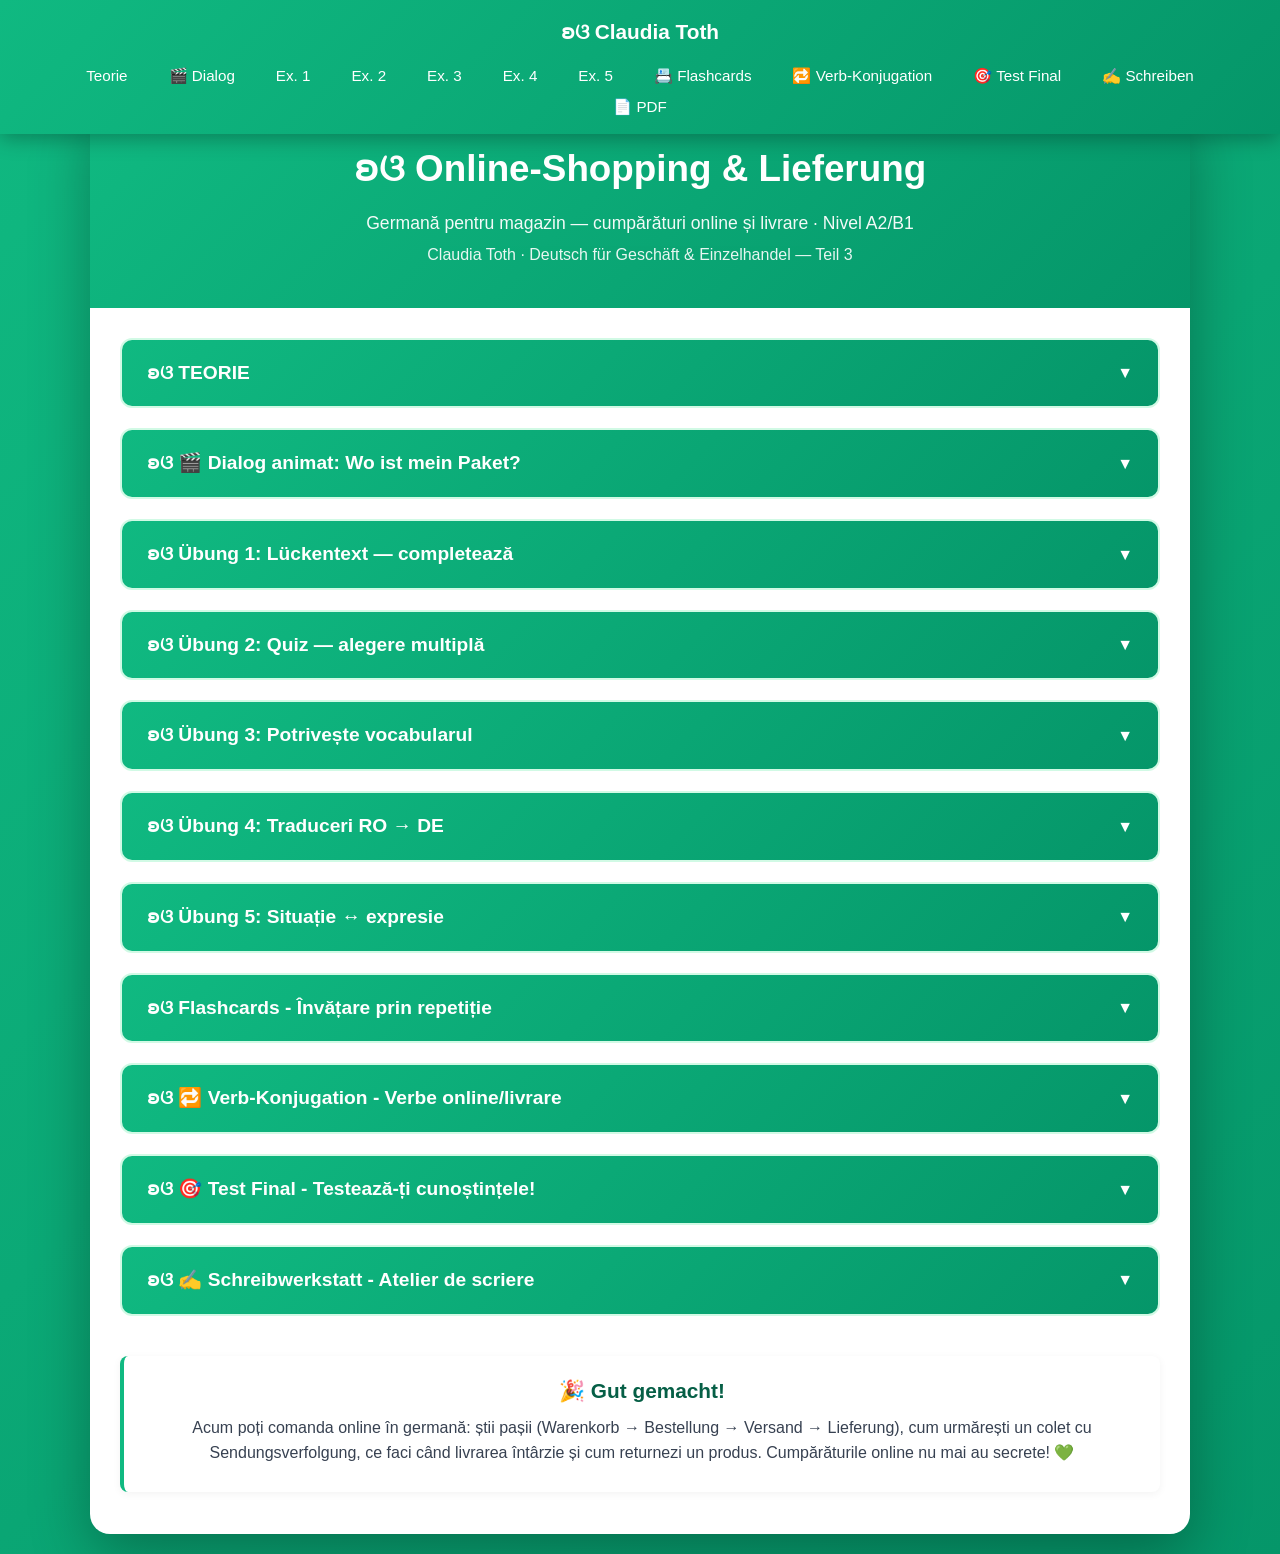
==== index.html @ 333bacb3 "Geschäft Teil 3 — Online-Shopping & Lieferung (A2/B1) Cumpărături online și livrare: Bestellung, War" ====
<!DOCTYPE html>
<html lang="ro">
<head>
    <meta charset="UTF-8">
    <meta name="robots" content="noindex, nofollow">
    <meta name="viewport" content="width=device-width, initial-scale=1.0">
    <title>Online-Shopping & Lieferung — germană pentru magazin · A2/B1</title>
    <meta property="og:title" content="Geschäft Teil 3 — Online-Shopping & Lieferung">
    <meta property="og:description" content="Germană pentru cumpărături online și livrare: Bestellung, Warenkorb, Versand, Paket, Sendungsverfolgung, Rücksendung + dialog animat la livrare. Nivel A2/B1.">
    <meta property="og:type" content="website">
    <link rel="stylesheet" href="styles.css">
</head>
<body>
    <nav class="navbar">
        <a href="#top" class="navbar-logo">ʚଓ Claudia Toth</a>
        <ul class="navbar-menu">
            <li><a href="#teorie" onclick="openSection(0)">Teorie</a></li>
            <li><a href="#dialog" onclick="openSection(1)">🎬 Dialog</a></li>
            <li><a href="#ex1" onclick="openSection(2)">Ex. 1</a></li>
            <li><a href="#ex2" onclick="openSection(3)">Ex. 2</a></li>
            <li><a href="#ex3" onclick="openSection(4)">Ex. 3</a></li>
            <li><a href="#ex4" onclick="openSection(5)">Ex. 4</a></li>
            <li><a href="#ex5" onclick="openSection(6)">Ex. 5</a></li>
            <li><a href="#flashcards" onclick="openSection(7)">📇 Flashcards</a></li>
            <li><a href="#verbs" onclick="openSection(8)">🔁 Verb-Konjugation</a></li>
            <li><a href="#final-test" onclick="openSection(9)">🎯 Test Final</a></li>
            <li><a href="#schreiben" onclick="openSection(10)">✍️ Schreiben</a></li>
            <li><a href="curs-geschaeft-3-online-shopping-lieferung.pdf" download>📄 PDF</a></li>
        </ul>
    </nav>

    <div class="container" id="top">
        <div class="header">
            <h1>ʚଓ Online-Shopping & Lieferung</h1>
            <p class="subtitle">Germană pentru magazin — cumpărături online și livrare · Nivel A2/B1</p>
            <p>Claudia Toth · Deutsch für Geschäft & Einzelhandel — Teil 3</p>
        </div>

        <div class="content">
            <div class="section" id="teorie">
                <div class="section-header" onclick="toggleMainSection(0)"><h3>ʚଓ TEORIE</h3><span class="arrow">▼</span></div>
                <div class="section-content" id="main-section-0"><div id="theory-container"></div></div>
            </div>

            <div class="section" id="dialog">
                <div class="section-header" onclick="toggleMainSection(1)"><h3>ʚଓ 🎬 Dialog animat: Wo ist mein Paket?</h3><span class="arrow">▼</span></div>
                <div class="section-content" id="main-section-1">
                    <p style="margin-bottom:14px;"><em>Apasă ▶️ Pornește. Andreea a comandat pantofi online, dar coletul nu a venit. Sună la livrare, iar Herr Fischer verifică urmărirea coletului. Reascultă orice replică cu 🔁.</em></p>
                    <div id="dialog1-container"></div>
                </div>
            </div>

            <div class="section" id="ex1">
                <div class="section-header" onclick="toggleMainSection(2)"><h3>ʚଓ Übung 1: Lückentext — completează</h3><span class="arrow">▼</span></div>
                <div class="section-content" id="main-section-2">
                    <div id="ex1-container"></div>
                    <div class="btn-container"><button class="btn btn-check" onclick="checkExercise(1)">✓ Verifica</button><button class="btn btn-reset" onclick="resetExercise(1)">↻ Reseteaza</button></div>
                    <div class="score" id="score-1"></div>
                </div>
            </div>

            <div class="section" id="ex2">
                <div class="section-header" onclick="toggleMainSection(3)"><h3>ʚଓ Übung 2: Quiz — alegere multiplă</h3><span class="arrow">▼</span></div>
                <div class="section-content" id="main-section-3">
                    <div id="ex2-container"></div>
                    <div class="btn-container"><button class="btn btn-check" onclick="checkExercise(2)">✓ Verifica</button><button class="btn btn-reset" onclick="resetExercise(2)">↻ Reseteaza</button></div>
                    <div class="score" id="score-2"></div>
                </div>
            </div>

            <div class="section" id="ex3">
                <div class="section-header" onclick="toggleMainSection(4)"><h3>ʚଓ Übung 3: Potrivește vocabularul</h3><span class="arrow">▼</span></div>
                <div class="section-content" id="main-section-4">
                    <div id="ex3-container"></div>
                    <div class="btn-container"><button class="btn btn-check" onclick="checkExercise(3)">✓ Verifica</button><button class="btn btn-reset" onclick="resetExercise(3)">↻ Reseteaza</button></div>
                    <div class="score" id="score-3"></div>
                </div>
            </div>

            <div class="section" id="ex4">
                <div class="section-header" onclick="toggleMainSection(5)"><h3>ʚଓ Übung 4: Traduceri RO → DE</h3><span class="arrow">▼</span></div>
                <div class="section-content" id="main-section-5">
                    <div id="ex4-container"></div>
                    <div class="btn-container"><button class="btn btn-check" onclick="checkExercise(4)">✓ Verifica</button><button class="btn btn-reset" onclick="resetExercise(4)">↻ Reseteaza</button></div>
                    <div class="score" id="score-4"></div>
                </div>
            </div>

            <div class="section" id="ex5">
                <div class="section-header" onclick="toggleMainSection(6)"><h3>ʚଓ Übung 5: Situație ↔ expresie</h3><span class="arrow">▼</span></div>
                <div class="section-content" id="main-section-6">
                    <div id="ex5-container"></div>
                    <div class="btn-container"><button class="btn btn-check" onclick="checkExercise(5)">✓ Verifica</button><button class="btn btn-reset" onclick="resetExercise(5)">↻ Reseteaza</button></div>
                    <div class="score" id="score-5"></div>
                </div>
            </div>

            <div class="section" id="flashcards">
                <div class="section-header" onclick="toggleMainSection(7)"><h3>ʚଓ Flashcards - Învățare prin repetiție</h3><span class="arrow">▼</span></div>
                <div class="section-content" id="main-section-7"><div id="flashcards-container"></div></div>
            </div>

            <div class="section" id="verbs">
                <div class="section-header" onclick="toggleMainSection(8)"><h3>ʚଓ 🔁 Verb-Konjugation - Verbe online/livrare</h3><span class="arrow">▼</span></div>
                <div class="section-content" id="main-section-8"><div id="verbs-container"></div></div>
            </div>

            <div class="section" id="final-test">
                <div class="section-header" onclick="toggleMainSection(9)"><h3>ʚଓ 🎯 Test Final - Testează-ți cunoștințele!</h3><span class="arrow">▼</span></div>
                <div class="section-content" id="main-section-9"><div id="final-test-container"></div></div>
            </div>

            <div class="section" id="schreiben">
                <div class="section-header" onclick="toggleMainSection(10)"><h3>ʚଓ ✍️ Schreibwerkstatt - Atelier de scriere</h3><span class="arrow">▼</span></div>
                <div class="section-content" id="main-section-10">
                    <div class="exercise-instruction">
                        <strong>✍️ Sarcina de scriere:</strong> Scrie un text scurt (aprox. <strong>40-60 de cuvinte</strong>) — descrie o comandă online (ce ai comandat, costuri de transport, livrare) SAU un mesaj către serviciul de livrare despre un colet întârziat. Folosește <strong>minimum 6 cuvinte</strong> din lecție.
                    </div>
                    <div class="theory-box" style="background:#f0fdf4;">
                        <h4>💡 Răspunde la întrebările (Leitfragen):</h4>
                        <ul style="margin:6px 0 0 18px; line-height:1.7;">
                            <li>🛒 <strong>Was haben Sie bestellt?</strong> (Ce ai comandat? — der Warenkorb, die Bestellung)</li>
                            <li>💶 <strong>Wie hoch waren die Versandkosten?</strong> (Cât a fost transportul?)</li>
                            <li>📦 <strong>Wann kommt die Lieferung?</strong> (Când vine livrarea? — der Liefertermin)</li>
                            <li>📍 <strong>Wo ist das Paket?</strong> (Unde e coletul? — die Sendungsverfolgung)</li>
                            <li>↩️ <strong>Möchten Sie etwas zurückschicken?</strong> (Vrei să returnezi ceva?)</li>
                        </ul>
                    </div>
                    <div class="theory-box" style="background:#fffbeb; border-left:4px solid #f59e0b;">
                        <h4>📝 Model (ca să-ți fie mai ușor):</h4>
                        <p class="de" style="color:#065f46;"><em>Ich habe gestern Schuhe online bestellt. Ich habe sie in den Warenkorb gelegt und die Bestellung abgeschickt. Die Versandkosten waren kostenlos. Heute habe ich eine Bestätigung per E-Mail bekommen. Mit der Sendungsverfolgung sehe ich: Das Paket ist unterwegs und kommt morgen. Wenn die Schuhe nicht passen, mache ich eine Rücksendung — die ist kostenlos.</em></p>
                        <p class="ro" style="color:#6b7280; font-style:italic;">(Ieri am comandat pantofi online. I-am pus în coș și am trimis comanda. Costurile de transport au fost gratuite. Azi am primit o confirmare pe e-mail. Cu urmărirea coletului văd: coletul e pe drum și vine mâine. Dacă pantofii nu se potrivesc, fac un retur — e gratuit.)</p>
                    </div>
                    <div style="text-align:center; margin-top:22px;">
                        <p style="color:#047857; margin-bottom:14px; font-size:1rem;">Când ești gata, trimite-mi textul tău prin formular. Îl citesc și îți dau feedback personalizat. 🦋</p>
                        <a href="https://forms.gle/29oanu8VW7UcQ3838" target="_blank" rel="noopener noreferrer" style="display:inline-block; background:#10B981; color:white; padding:14px 32px; border-radius:10px; text-decoration:none; font-weight:bold; font-size:1.05rem; box-shadow:0 2px 6px rgba(16,185,129,0.3);">✍️ Trimite textul tău →</a>
                    </div>
                </div>
            </div>

            <div class="theory-box" style="text-align: center; margin-top: 40px;">
                <p style="font-size: 1.3rem; font-weight: bold; color: #065f46;">🎉 Gut gemacht!</p>
                <p>Acum poți comanda online în germană: știi pașii (Warenkorb → Bestellung → Versand → Lieferung), cum urmărești un colet cu Sendungsverfolgung, ce faci când livrarea întârzie și cum returnezi un produs. Cumpărăturile online nu mai au secrete! 💚</p>
            </div>
        </div>
    </div>

    <script src="theory.js"></script>
    <script src="dialogs.js?v=1"></script>
    <script src="exercises.js"></script>
    <script src="flashcards.js"></script>
    <script src="verbs.js"></script>
    <script src="final-test.js"></script>
    <script src="main.js"></script>
</body>
</html>
---- styles.css ----
/* ============================================
   CLAUDIA TOTH - NOMEN-VERB-VERBINDUNGEN
   Design verde profesional · Mobile responsive
   ============================================ */

* {
    margin: 0;
    padding: 0;
    box-sizing: border-box;
}

body {
    font-family: 'Segoe UI', Tahoma, Geneva, Verdana, sans-serif;
    background: linear-gradient(135deg, #10b981 0%, #059669 100%);
    line-height: 1.6;
    padding: 0;
    padding-top: 80px;
    min-height: 100vh;
    color: #374151;
}

/* ============================================
   NAVIGATION BAR
   ============================================ */
.navbar {
    position: fixed;
    top: 0;
    left: 0;
    right: 0;
    background: linear-gradient(135deg, #10b981 0%, #059669 100%);
    padding: 15px 30px;
    box-shadow: 0 4px 20px rgba(0,0,0,0.3);
    z-index: 1000;
    display: flex;
    flex-direction: column;
    gap: 15px;
    align-items: center;
    justify-content: center;
}

.navbar-logo {
    color: white;
    font-size: 1.3rem;
    font-weight: bold;
    text-decoration: none;
}

.navbar-menu {
    display: flex;
    gap: 5px;
    list-style: none;
    align-items: center;
    flex-wrap: wrap;
    justify-content: center;
}

.navbar-menu a {
    color: white;
    text-decoration: none;
    padding: 10px 18px;
    border-radius: 8px;
    transition: all 0.3s;
    font-size: 0.95rem;
    font-weight: 500;
}

.navbar-menu a:hover {
    background: rgba(255,255,255,0.2);
    transform: translateY(-2px);
}

/* ============================================
   CONTAINER PRINCIPAL
   ============================================ */
.container {
    max-width: 1100px;
    margin: 20px auto;
    background: white;
    border-radius: 20px;
    box-shadow: 0 20px 60px rgba(0,0,0,0.3);
    overflow: hidden;
}

.header {
    background: linear-gradient(135deg, #10b981 0%, #059669 100%);
    color: white;
    padding: 40px 30px;
    text-align: center;
}

.header h1 {
    font-size: 2.3rem;
    margin-bottom: 10px;
}

.header .subtitle {
    font-size: 1.1rem;
    opacity: 0.95;
    margin-bottom: 5px;
}

.header p {
    font-size: 1rem;
    opacity: 0.9;
}

.content {
    padding: 30px;
}

/* ============================================
   SECȚIUNI (Teorie + Exerciții)
   ============================================ */
.section {
    margin-bottom: 20px;
    scroll-margin-top: 100px;
    border-radius: 12px;
    overflow: hidden;
    border: 2px solid #d1fae5;
}

.section-header {
    background: linear-gradient(135deg, #10b981 0%, #059669 100%);
    color: white;
    padding: 18px 25px;
    cursor: pointer;
    display: flex;
    justify-content: space-between;
    align-items: center;
    transition: all 0.3s;
}

.section-header:hover {
    background: linear-gradient(135deg, #059669 0%, #047857 100%);
}

.section-header h3 {
    font-size: 1.2rem;
}

.arrow {
    transition: transform 0.3s;
    font-size: 1rem;
}

.arrow.rotated {
    transform: rotate(180deg);
}

.section-content {
    display: none;
    padding: 25px;
    background: #f0fdf4;
}

.section-content.active {
    display: block;
    animation: fadeIn 0.4s ease-in-out;
}

@keyframes fadeIn {
    from { opacity: 0; transform: translateY(-5px); }
    to { opacity: 1; transform: translateY(0); }
}

/* ============================================
   SUB-SECȚIUNI (în Teorie)
   ============================================ */
.sub-section {
    margin-bottom: 12px;
    border-radius: 10px;
    overflow: hidden;
    border: 1px solid #a7f3d0;
    background: white;
}

.sub-section-header {
    background: #d1fae5;
    color: #065f46;
    padding: 12px 18px;
    cursor: pointer;
    display: flex;
    justify-content: space-between;
    align-items: center;
    font-weight: 600;
    transition: background 0.3s;
    gap: 10px;
}

.sub-section-header > span:first-child {
    flex: 1;
}

.sub-section-header:hover {
    background: #a7f3d0;
}

/* ============================================
   AUDIO PLAYER (Play / Stop la fiecare subtitlu)
   ============================================ */
.audio-player {
    display: flex;
    align-items: center;
}

.audio-btn {
    background: #10b981;
    color: white;
    border: none;
    width: 36px;
    height: 36px;
    border-radius: 50%;
    cursor: pointer;
    font-size: 0.9rem;
    transition: all 0.3s;
    display: flex;
    align-items: center;
    justify-content: center;
    padding: 0;
    box-shadow: 0 2px 6px rgba(16, 185, 129, 0.3);
}

.audio-btn:hover {
    background: #059669;
    transform: scale(1.1);
    box-shadow: 0 4px 10px rgba(16, 185, 129, 0.5);
}

.audio-btn:active {
    transform: scale(0.95);
}

.lesson-audio {
    display: flex;
    align-items: center;
    gap: 12px;
    margin-bottom: 18px;
    padding: 10px 14px;
    background: #f0fdf4;
    border-left: 4px solid #10b981;
    border-radius: 6px;
}

.lesson-audio-label {
    color: #065f46;
    font-weight: 600;
    font-size: 0.95rem;
}

.sub-arrow {
    transition: transform 0.3s;
}

.sub-arrow.rotated {
    transform: rotate(180deg);
}

.sub-section-content {
    display: none;
    padding: 18px;
    background: white;
}

.sub-section-content.active {
    display: block;
}

/* ============================================
   THEORY BOX
   ============================================ */
.theory-box {
    background: white;
    border-left: 4px solid #10b981;
    padding: 18px 22px;
    margin: 12px 0;
    border-radius: 8px;
    box-shadow: 0 2px 8px rgba(0,0,0,0.05);
}

.theory-box h4 {
    color: #065f46;
    margin-bottom: 10px;
    font-size: 1.1rem;
}

.theory-box p {
    margin-bottom: 8px;
}

.theory-box ul {
    margin-left: 20px;
    margin-top: 8px;
}

.theory-box li {
    margin-bottom: 6px;
}

/* Exemple în context */
.example-box {
    background: #ecfdf5;
    border: 1px dashed #10b981;
    padding: 12px 16px;
    border-radius: 8px;
    margin: 10px 0;
    font-style: italic;
}

.example-box .de {
    color: #065f46;
    font-weight: 600;
    font-style: normal;
}

.example-box .ro {
    color: #6b7280;
    font-size: 0.95rem;
    margin-top: 4px;
}

/* Tabele teorie */
.theory-table {
    width: 100%;
    border-collapse: collapse;
    margin: 12px 0;
    background: white;
    border-radius: 8px;
    overflow: hidden;
    box-shadow: 0 2px 6px rgba(0,0,0,0.05);
}

.theory-table th {
    background: #10b981;
    color: white;
    padding: 12px;
    text-align: left;
    font-weight: 600;
}

.theory-table td {
    padding: 10px 12px;
    border-bottom: 1px solid #d1fae5;
}

.theory-table tr:last-child td {
    border-bottom: none;
}

.theory-table tr:nth-child(even) {
    background: #f0fdf4;
}

.theory-table .verb {
    color: #059669;
    font-weight: bold;
}

.theory-table .nomen {
    color: #065f46;
    font-weight: 600;
}

.theory-table .ro-text {
    color: #6b7280;
    font-style: italic;
    font-size: 0.95rem;
}

/* ============================================
   EXERCIȚII
   ============================================ */
.exercise-instruction {
    background: #fffbeb;
    border-left: 4px solid #f59e0b;
    padding: 12px 18px;
    margin-bottom: 18px;
    border-radius: 8px;
    color: #78350f;
}

.exercise-item {
    background: white;
    padding: 15px 18px;
    margin-bottom: 12px;
    border-radius: 10px;
    display: flex;
    align-items: flex-start;
    gap: 12px;
    flex-wrap: wrap;
    box-shadow: 0 2px 6px rgba(0,0,0,0.05);
}

.exercise-number {
    background: #10b981;
    color: white;
    width: 30px;
    height: 30px;
    border-radius: 50%;
    display: flex;
    align-items: center;
    justify-content: center;
    font-weight: bold;
    flex-shrink: 0;
    font-size: 0.9rem;
}

.input-group {
    flex: 1;
    min-width: 200px;
    display: flex;
    flex-direction: column;
    gap: 6px;
}

.input-group label {
    color: #374151;
    font-size: 1rem;
    line-height: 1.5;
}

.input-group .nomen-highlight {
    color: #065f46;
    font-weight: bold;
    background: #d1fae5;
    padding: 2px 8px;
    border-radius: 5px;
}

.input-group input[type="text"],
.input-group select {
    padding: 10px 14px;
    border: 2px solid #d1fae5;
    border-radius: 8px;
    font-size: 1rem;
    font-family: inherit;
    transition: all 0.3s;
    background: white;
}

.input-group input[type="text"]:focus,
.input-group select:focus {
    outline: none;
    border-color: #10b981;
    box-shadow: 0 0 0 3px rgba(16, 185, 129, 0.15);
}

/* Multiple choice */
.mc-options {
    display: flex;
    flex-direction: column;
    gap: 8px;
    margin-top: 8px;
}

.mc-option {
    display: flex;
    align-items: center;
    gap: 10px;
    padding: 8px 12px;
    border-radius: 8px;
    transition: background 0.2s;
    cursor: pointer;
}

.mc-option:hover {
    background: #f0fdf4;
}

.mc-option input[type="radio"] {
    cursor: pointer;
    width: 18px;
    height: 18px;
    accent-color: #10b981;
}

.mc-option label {
    cursor: pointer;
    flex: 1;
}

/* Feedback */
.feedback {
    width: 100%;
    margin-top: 8px;
    padding: 0;
    font-size: 0.95rem;
    border-radius: 6px;
    transition: all 0.3s;
}

.feedback.correct {
    background: #d1fae5;
    color: #065f46;
    padding: 10px 14px;
    border-left: 3px solid #10b981;
}

.feedback.incorrect {
    background: #fee2e2;
    color: #991b1b;
    padding: 10px 14px;
    border-left: 3px solid #ef4444;
}

.feedback.correct::before {
    content: "✓ Richtig! ";
    font-weight: bold;
}

.feedback.incorrect::before {
    content: "✗ Falsch. ";
    font-weight: bold;
}

/* ============================================
   BUTOANE
   ============================================ */
.btn-container {
    display: flex;
    gap: 15px;
    justify-content: center;
    margin: 30px 0;
    flex-wrap: wrap;
}

.btn {
    padding: 14px 32px;
    border: none;
    border-radius: 10px;
    font-size: 1rem;
    font-weight: 600;
    cursor: pointer;
    transition: all 0.3s;
    font-family: inherit;
}

.btn-check {
    background: linear-gradient(135deg, #10b981 0%, #059669 100%);
    color: white;
}

.btn-check:hover {
    transform: translateY(-2px);
    box-shadow: 0 8px 20px rgba(16, 185, 129, 0.4);
}

.btn-reset {
    background: #6b7280;
    color: white;
}

.btn-reset:hover {
    background: #4b5563;
    transform: translateY(-2px);
    box-shadow: 0 8px 20px rgba(107, 114, 128, 0.4);
}

/* ============================================
   SCOR
   ============================================ */
.score {
    display: none;
    background: linear-gradient(135deg, #10b981 0%, #059669 100%);
    color: white;
    padding: 25px;
    border-radius: 12px;
    text-align: center;
    margin: 20px 0;
    scroll-margin-top: 100px;
}

.score.show {
    display: block;
    animation: fadeIn 0.5s;
}

.score-value {
    font-size: 2rem;
    font-weight: bold;
    margin-bottom: 10px;
}

.score-message {
    font-size: 1.1rem;
}

/* ============================================
   FLASHCARDS
   ============================================ */
.flashcard-counter {
    text-align: center;
    margin-bottom: 15px;
    color: #065f46;
    font-weight: 600;
}

.flashcard {
    background: white;
    border-radius: 16px;
    padding: 50px 30px;
    min-height: 220px;
    display: flex;
    align-items: center;
    justify-content: center;
    text-align: center;
    cursor: pointer;
    box-shadow: 0 4px 15px rgba(0,0,0,0.1);
    transition: transform 0.3s;
    position: relative;
    border: 3px solid #10b981;
}

.flashcard:hover {
    transform: scale(1.02);
}

.flashcard-content {
    width: 100%;
}

.flashcard .de {
    font-size: 1.8rem;
    color: #065f46;
    font-weight: bold;
    margin-bottom: 10px;
}

.flashcard .ro {
    font-size: 1.2rem;
    color: #6b7280;
    font-style: italic;
    display: none;
}

.flashcard.flipped .ro {
    display: block;
    animation: fadeIn 0.3s;
}

.flashcard-hint {
    position: absolute;
    bottom: 12px;
    left: 0;
    right: 0;
    color: #9ca3af;
    font-size: 0.85rem;
}

.flashcard-audio-btn {
    position: absolute;
    top: 15px;
    right: 15px;
    background: #10b981;
    color: white;
    border: none;
    width: 40px;
    height: 40px;
    border-radius: 50%;
    font-size: 1.2rem;
    cursor: pointer;
    transition: all 0.3s;
    display: flex;
    align-items: center;
    justify-content: center;
}

.flashcard-audio-btn:hover {
    background: #059669;
    transform: scale(1.1);
}

.flashcard-controls {
    display: flex;
    justify-content: space-between;
    gap: 15px;
    margin-top: 20px;
}

.flashcard-btn {
    flex: 1;
    background: linear-gradient(135deg, #10b981 0%, #059669 100%);
    color: white;
    padding: 12px;
    border: none;
    border-radius: 8px;
    cursor: pointer;
    font-size: 1rem;
    font-weight: 600;
    transition: all 0.3s;
    font-family: inherit;
}

.flashcard-btn:hover {
    transform: translateY(-2px);
    box-shadow: 0 4px 12px rgba(16, 185, 129, 0.4);
}

.flashcard-btn:disabled {
    background: #d1d5db;
    cursor: not-allowed;
    transform: none;
    box-shadow: none;
}

/* ============================================
   MOBILE RESPONSIVE
   ============================================ */
@media (max-width: 768px) {
    body {
        padding: 0;
        padding-top: 140px;
    }

    .navbar {
        padding: 15px;
    }

    .navbar-menu a {
        padding: 8px 12px;
        font-size: 0.85rem;
    }

    .container {
        margin: 10px;
        border-radius: 12px;
    }

    .header h1 {
        font-size: 1.6rem;
    }

    .header .subtitle {
        font-size: 0.95rem;
    }

    .content {
        padding: 15px;
    }

    .section-header h3 {
        font-size: 1rem;
    }

    .exercise-item {
        padding: 12px;
    }

    .input-group {
        min-width: 100%;
    }

    .btn {
        padding: 12px 24px;
        font-size: 0.95rem;
    }

    .flashcard {
        padding: 35px 20px;
        min-height: 180px;
    }

    .flashcard .de {
        font-size: 1.4rem;
    }

    .flashcard .ro {
        font-size: 1rem;
    }

    .theory-table,
    .grammar-table {
        font-size: 0.9rem;
        display: block;
        overflow-x: auto;
        white-space: nowrap;
        -webkit-overflow-scrolling: touch;
        max-width: 100%;
        scrollbar-width: thin;
        scrollbar-color: #f59e0b #fef3c7;
        background-image: linear-gradient(to right, transparent calc(100% - 32px), rgba(245, 158, 11, 0.28) 100%);
        background-attachment: local;
        background-repeat: no-repeat;
    }

    .theory-table::-webkit-scrollbar,
    .grammar-table::-webkit-scrollbar {
        height: 6px;
    }
    .theory-table::-webkit-scrollbar-track,
    .grammar-table::-webkit-scrollbar-track {
        background: #fef3c7;
        border-radius: 3px;
    }
    .theory-table::-webkit-scrollbar-thumb,
    .grammar-table::-webkit-scrollbar-thumb {
        background: #f59e0b;
        border-radius: 3px;
    }

    .theory-table::before,
    .grammar-table::before {
        content: '👈 Glisează lateral pentru toate coloanele 👉';
        display: block;
        background: #fef3c7;
        color: #92400e;
        padding: 6px 10px;
        font-size: 0.72rem;
        text-align: center;
        font-style: italic;
        border-radius: 6px 6px 0 0;
        white-space: nowrap;
        border-bottom: 1px solid #f59e0b;
        position: sticky;
        left: 0;
    }

    .theory-table th,
    .theory-table td,
    .grammar-table th,
    .grammar-table td {
        padding: 8px;
    }
}

/* ============================================
   TRADUCERI ROMÂNĂ sub fiecare propoziție germană
   Permanent vizibile sub tabelele de teorie
   ============================================ */
.ro-translation {
    display: inline-block;
    color: #6b7280;
    font-style: italic;
    font-size: 0.88rem;
    font-weight: normal;
    line-height: 1.4;
    margin-top: 4px;
    padding-left: 8px;
    border-left: 2px solid #fcd34d;
}

/* ============================================
   TEST FINAL - Wizard Style
   ============================================ */

/* Intro section */
.test-intro {
    background: white;
    padding: 30px;
    border-radius: 12px;
    text-align: center;
    box-shadow: 0 2px 8px rgba(0,0,0,0.05);
}

.test-intro h3 {
    color: #065f46;
    font-size: 1.5rem;
    margin-bottom: 15px;
}

.test-intro p {
    color: #374151;
    margin-bottom: 15px;
}

.test-info-list {
    list-style: none;
    padding: 0;
    margin: 20px auto;
    max-width: 500px;
    text-align: left;
}

.test-info-list li {
    padding: 8px 0;
    color: #374151;
}

.btn-large {
    padding: 16px 40px !important;
    font-size: 1.1rem !important;
    margin-top: 15px;
}

/* Wizard - container principal */
.test-wizard {
    background: white;
    padding: 30px;
    border-radius: 12px;
    box-shadow: 0 2px 8px rgba(0,0,0,0.05);
}

/* Progress bar */
.test-progress {
    margin-bottom: 25px;
}

.test-progress-info {
    display: flex;
    justify-content: space-between;
    margin-bottom: 10px;
    font-weight: 600;
    color: #065f46;
    flex-wrap: wrap;
    gap: 10px;
}

.test-progress-bar {
    height: 12px;
    background: #d1fae5;
    border-radius: 6px;
    overflow: hidden;
}

.test-progress-fill {
    height: 100%;
    background: linear-gradient(90deg, #10b981 0%, #059669 100%);
    transition: width 0.4s ease;
    border-radius: 6px;
    box-shadow: 0 0 8px rgba(16, 185, 129, 0.4);
}

/* Întrebarea curentă */
.test-question {
    background: #f0fdf4;
    padding: 25px;
    border-radius: 10px;
    margin-bottom: 20px;
    border: 2px solid #d1fae5;
}

.test-question-label {
    color: #065f46;
    font-weight: 600;
    font-size: 1.05rem;
    margin-bottom: 15px;
}

.test-question-content {
    font-size: 1.15rem;
    color: #374151;
    line-height: 1.8;
    margin-bottom: 12px;
}

.test-blank {
    background: #fef3c7;
    padding: 4px 16px;
    border-radius: 6px;
    border: 2px dashed #f59e0b;
    color: #78350f;
    font-weight: bold;
    margin-right: 8px;
}

.test-translation {
    display: block;
    color: #6b7280;
    font-style: italic;
    margin: 10px 0;
    font-size: 0.95rem;
}

.test-ro-text {
    background: #fff7ed;
    padding: 15px;
    border-radius: 8px;
    border-left: 4px solid #f59e0b;
    color: #78350f;
    font-weight: 500;
}

.test-input {
    width: 100%;
    padding: 12px 16px;
    border: 2px solid #d1fae5;
    border-radius: 8px;
    font-size: 1.05rem;
    font-family: inherit;
    transition: all 0.3s;
    background: white;
    margin-top: 10px;
}

.test-input:focus {
    outline: none;
    border-color: #10b981;
    box-shadow: 0 0 0 3px rgba(16, 185, 129, 0.15);
}

.test-mc {
    margin-top: 15px;
}

.test-mc .mc-option {
    background: white;
    padding: 12px 16px;
    border-radius: 8px;
    margin-bottom: 8px;
    border: 2px solid #d1fae5;
    transition: all 0.2s;
}

.test-mc .mc-option:hover {
    border-color: #10b981;
    background: #f0fdf4;
}

/* Controale wizard */
.test-controls {
    display: flex;
    gap: 12px;
    justify-content: space-between;
    margin-top: 25px;
    flex-wrap: wrap;
}

.btn-secondary {
    background: #6b7280;
    color: white;
}

.btn-secondary:hover {
    background: #4b5563;
    transform: translateY(-2px);
    box-shadow: 0 4px 12px rgba(107, 114, 128, 0.4);
}

.btn:disabled {
    opacity: 0.5;
    cursor: not-allowed;
    transform: none !important;
    box-shadow: none !important;
}

/* Buton ÎNAPOI LA TEORIE */
.btn-back {
    background: linear-gradient(135deg, #6366f1 0%, #4f46e5 100%);
    color: white;
}

.btn-back:hover {
    transform: translateY(-2px);
    box-shadow: 0 8px 20px rgba(99, 102, 241, 0.4);
}

.test-back-top {
    margin-bottom: 20px;
}

/* REZULTATE */
.test-results {
    background: white;
    padding: 30px;
    border-radius: 12px;
    box-shadow: 0 2px 8px rgba(0,0,0,0.05);
}

.test-result-card {
    text-align: center;
    padding: 30px;
    border-radius: 16px;
    margin-bottom: 25px;
}

.test-result-card.passed {
    background: linear-gradient(135deg, #10b981 0%, #059669 100%);
    color: white;
}

.test-result-card.failed {
    background: linear-gradient(135deg, #ef4444 0%, #dc2626 100%);
    color: white;
}

.test-result-emoji {
    font-size: 4rem;
    margin-bottom: 10px;
}

.test-result-badge {
    font-size: 1.3rem;
    font-weight: bold;
    letter-spacing: 2px;
    margin-bottom: 15px;
    opacity: 0.95;
}

.test-result-score {
    font-size: 3rem;
    font-weight: bold;
    margin-bottom: 5px;
}

.test-result-percentage {
    font-size: 2.5rem;
    font-weight: bold;
    margin-bottom: 20px;
    opacity: 0.9;
}

.test-result-message {
    font-size: 1rem;
    line-height: 1.6;
    max-width: 550px;
    margin: 0 auto;
    padding: 0 15px;
}

.pass-mark, .fail-mark {
    margin-top: 20px;
    padding: 12px;
    background: rgba(255,255,255,0.2);
    border-radius: 8px;
    font-weight: 600;
    font-size: 0.95rem;
}

/* Stats categorii */
.test-stats {
    background: #f0fdf4;
    padding: 20px;
    border-radius: 10px;
    margin-bottom: 20px;
    border-left: 4px solid #10b981;
}

.test-stats h4 {
    color: #065f46;
    margin-bottom: 12px;
}

.test-stats ul {
    list-style: none;
    padding: 0;
}

.test-stats li {
    padding: 8px 0;
    border-bottom: 1px solid #d1fae5;
    color: #374151;
}

.test-stats li:last-child {
    border-bottom: none;
}

/* Greșeli */
.test-mistakes {
    background: #fef2f2;
    padding: 20px;
    border-radius: 10px;
    margin-bottom: 20px;
    border-left: 4px solid #ef4444;
}

.test-mistakes h4 {
    color: #991b1b;
    margin-bottom: 15px;
}

.mistake-item {
    background: white;
    padding: 12px 15px;
    border-radius: 8px;
    margin-bottom: 10px;
    line-height: 1.6;
}

/* Acțiuni finale */
.test-final-actions {
    display: flex;
    gap: 15px;
    justify-content: center;
    flex-wrap: wrap;
    margin-top: 25px;
}

/* Mobile responsive pentru test */
@media (max-width: 768px) {
    .test-intro,
    .test-wizard,
    .test-results {
        padding: 20px 15px;
    }
    
    .test-question {
        padding: 18px 15px;
    }
    
    .test-question-content {
        font-size: 1rem;
    }
    
    .test-result-emoji {
        font-size: 3rem;
    }
    
    .test-result-score {
        font-size: 2.2rem;
    }
    
    .test-result-percentage {
        font-size: 1.8rem;
    }
    
    .test-controls {
        flex-direction: column;
    }

    .test-controls .btn {
        width: 100%;
    }
}

/* ============================================
   EX1 - CLICK-MATCH (DE ↔ RO)
   ============================================ */
.dm-board {
    display: grid;
    grid-template-columns: 1fr 1fr;
    gap: 18px;
    margin: 15px 0;
}

.dm-col {
    background: white;
    padding: 14px;
    border-radius: 10px;
    box-shadow: 0 2px 6px rgba(0,0,0,0.05);
    display: flex;
    flex-direction: column;
    gap: 8px;
}

.dm-col-title {
    color: #065f46;
    font-weight: bold;
    margin-bottom: 6px;
    text-align: center;
    font-size: 1rem;
    padding-bottom: 8px;
    border-bottom: 2px solid #d1fae5;
}

.dm-tile {
    padding: 10px 14px;
    background: #f0fdf4;
    border: 2px solid #d1fae5;
    border-radius: 8px;
    cursor: pointer;
    transition: all 0.2s;
    font-weight: 500;
    color: #065f46;
    text-align: center;
}

.dm-tile:hover {
    background: #d1fae5;
    border-color: #10b981;
    transform: translateY(-1px);
}

.dm-tile.dm-selected {
    background: #fef3c7;
    border-color: #f59e0b;
    color: #78350f;
}

.dm-tile.dm-correct {
    background: #d1fae5;
    border-color: #10b981;
    color: #065f46;
    cursor: default;
    opacity: 0.7;
}

.dm-tile.dm-wrong {
    background: #fee2e2;
    border-color: #ef4444;
    color: #991b1b;
    animation: shake 0.4s;
}

.dm-status {
    text-align: center;
    margin-top: 12px;
    padding: 10px;
    background: #fffbeb;
    border-radius: 8px;
    color: #78350f;
    font-weight: 600;
    border-left: 4px solid #f59e0b;
}

@keyframes shake {
    0%, 100% { transform: translateX(0); }
    25% { transform: translateX(-5px); }
    75% { transform: translateX(5px); }
}

/* ============================================
   EX2 - SORT 5 COLOANE
   ============================================ */
.sort-pool {
    display: flex;
    flex-wrap: wrap;
    gap: 8px;
    padding: 14px;
    background: white;
    border: 2px dashed #10b981;
    border-radius: 10px;
    margin: 15px 0;
    min-height: 60px;
}

.sort-tile {
    padding: 8px 14px;
    background: #f0fdf4;
    border: 2px solid #d1fae5;
    border-radius: 8px;
    cursor: pointer;
    transition: all 0.2s;
    font-weight: 500;
    color: #065f46;
    user-select: none;
}

.sort-tile:hover {
    background: #d1fae5;
    border-color: #10b981;
}

.sort-tile.sort-selected {
    background: #fef3c7;
    border-color: #f59e0b;
    color: #78350f;
}

.sort-tile.sort-wrong {
    background: #fee2e2;
    border-color: #ef4444;
    color: #991b1b;
    animation: shake 0.4s;
}

.sort-tile.sort-placed {
    background: #d1fae5;
    border-color: #10b981;
    color: #065f46;
    cursor: default;
}

.sort-cols {
    display: grid;
    grid-template-columns: repeat(5, 1fr);
    gap: 10px;
    margin-top: 12px;
}

.sort-col {
    background: white;
    border: 2px solid #d1fae5;
    border-radius: 10px;
    padding: 10px;
    cursor: pointer;
    min-height: 140px;
    transition: all 0.2s;
}

.sort-col:hover {
    border-color: #10b981;
    background: #f0fdf4;
}

.sort-col-title {
    text-align: center;
    font-weight: bold;
    color: white;
    background: linear-gradient(135deg, #10b981 0%, #059669 100%);
    padding: 6px 10px;
    border-radius: 6px;
    margin-bottom: 8px;
    font-size: 1rem;
}

.sort-col-body {
    display: flex;
    flex-direction: column;
    gap: 6px;
}

/* ============================================
   EX3 - SATZBAU KLAMMER (click-to-build)
   ============================================ */
.satzbau-item {
    background: white;
    padding: 15px 18px;
    margin-bottom: 12px;
    border-radius: 10px;
    display: flex;
    align-items: flex-start;
    gap: 12px;
    box-shadow: 0 2px 6px rgba(0,0,0,0.05);
}

.satzbau-answer {
    min-height: 50px;
    padding: 12px;
    background: #fffbeb;
    border: 2px dashed #f59e0b;
    border-radius: 8px;
    margin: 8px 0;
    display: flex;
    flex-wrap: wrap;
    gap: 6px;
    align-items: center;
}

.satzbau-answer-placeholder {
    color: #9ca3af;
    font-style: italic;
    font-size: 0.95rem;
}

.satzbau-pool {
    display: flex;
    flex-wrap: wrap;
    gap: 8px;
    padding: 10px;
    background: #f0fdf4;
    border-radius: 8px;
    margin-top: 8px;
}

.satzbau-word {
    padding: 8px 14px;
    background: white;
    border: 2px solid #d1fae5;
    border-radius: 8px;
    cursor: pointer;
    transition: all 0.2s;
    font-weight: 500;
    color: #065f46;
    user-select: none;
}

.satzbau-word:hover {
    background: #d1fae5;
    border-color: #10b981;
    transform: translateY(-1px);
}

.satzbau-word.satzbau-used {
    background: #f3f4f6;
    color: #d1d5db;
    border-color: #e5e7eb;
    cursor: not-allowed;
    opacity: 0.5;
}

.satzbau-picked {
    padding: 6px 12px;
    background: #10b981;
    color: white;
    border-radius: 6px;
    cursor: pointer;
    font-weight: 500;
    transition: all 0.2s;
}

.satzbau-picked:hover {
    background: #ef4444;
}

/* ============================================
   EX4 - AUDIO DICTATION
   ============================================ */
.dict-play-btn {
    background: linear-gradient(135deg, #10b981 0%, #059669 100%);
    color: white;
    border: none;
    padding: 8px 16px;
    border-radius: 8px;
    cursor: pointer;
    font-weight: 600;
    font-family: inherit;
    transition: all 0.2s;
    font-size: 0.95rem;
}

.dict-play-btn:hover {
    transform: translateY(-1px);
    box-shadow: 0 4px 10px rgba(16, 185, 129, 0.4);
}

/* ============================================
   EX5 - FIND-THE-MISTAKE
   ============================================ */
.mistake-options {
    display: flex;
    flex-direction: column;
    gap: 8px;
    margin-top: 8px;
}

.mistake-opt {
    padding: 10px 14px;
    background: white;
    border: 2px solid #d1fae5;
    border-radius: 8px;
    cursor: pointer;
    transition: all 0.2s;
    color: #374151;
}

.mistake-opt:hover {
    border-color: #10b981;
    background: #f0fdf4;
}

.mistake-opt.mistake-picked {
    border-color: #f59e0b;
    background: #fef3c7;
    color: #78350f;
    font-weight: 600;
}

.mistake-opt-letter {
    font-weight: bold;
    color: #065f46;
    margin-right: 6px;
}

/* ============================================
   MOBILE pentru widgeturile interactive
   ============================================ */
@media (max-width: 768px) {
    .dm-board {
        grid-template-columns: 1fr;
        gap: 12px;
    }
    .sort-cols {
        grid-template-columns: repeat(2, 1fr);
    }
    .sort-col {
        min-height: 100px;
    }
    .satzbau-item {
        flex-direction: column;
        padding: 12px;
    }
}

/* ============================================
   PDF — footer @page + secțiuni EXPANDATE la print
   ⚠️ NU se schimbă interfața web. Doar la PRINT secțiunile colapsabile
   se deschid, ca PDF-ul să conțină MATERIA, nu doar header-ele.
   ============================================ */
@page {
    size: A4;
    margin: 18mm 14mm 22mm 14mm;
    @bottom-left { content: "ʚଓ © 2026 Claudia Toth"; font-size: 9pt; color: #065f46; }
    @bottom-right { content: "pag. " counter(page) " / " counter(pages); font-size: 9pt; color: #6b7280; }
}

@media print {
    /* Forțează TOATE secțiunile + sub-secțiunile deschise → PDF cu materia completă */
    .section-content { display: block !important; }
    .sub-section-content { display: block !important; }
    /* Ascunde decorațiunile interactive (săgeți, navbar, butoane verifică/reset) */
    .navbar { display: none !important; }
    .arrow, .sub-arrow { display: none !important; }
    .btn-container { display: none !important; }
    .section-header, .sub-section-header { cursor: default; }
    /* Păstrează culorile la print (verzi + gradient) */
    body { background: white; padding-top: 0; -webkit-print-color-adjust: exact; print-color-adjust: exact; }
    .container { box-shadow: none; margin: 0; max-width: 100%; }
    .header, .section-header { -webkit-print-color-adjust: exact; print-color-adjust: exact; }
    /* Evită break-uri inestetice în mijlocul tabelelor/cardurilor */
    .theory-box, .example-box, .theory-table, .sub-section { page-break-inside: avoid; break-inside: avoid; }
}

/* ===== CAST BANNER (personajele Annettes Deutschkurs) =====
   ⚠️ NU șterge — acest bloc este parte din TEMPLATE-ul canonical
   folosit de lesson-generator. Rămâne dormant dacă lecția nu are
   <div class="cast-banner"> în HTML, dar e ACTIV pentru toate
   lecțiile noi generate care folosesc cast-grid (A1+A2 standard).
   Spec complet în IMPORTANT PENTRU AGENTI/AGENTS-README.md §🌐 CAST GRID. */
.cast-banner {
    background: linear-gradient(135deg, #ecfdf5 0%, #d1fae5 100%);
    border: 2px solid #10B981;
    border-radius: 12px;
    padding: 16px;
    margin: 20px 0;
    text-align: center;
}
.cast-banner h4 {
    color: #065f46;
    margin: 0 0 12px;
    font-size: 1.1rem;
}
.cast-grid {
    display: grid;
    grid-template-columns: repeat(6, 1fr);
    gap: 8px;
    max-width: 720px;
    margin: 0 auto;
}
.cast-card {
    background: #fff;
    border-radius: 8px;
    padding: 8px 4px;
    text-align: center;
    box-shadow: 0 1px 3px rgba(0,0,0,0.06);
}
.cast-card img {
    width: 60px;
    height: 80px;
    object-fit: contain;
    display: block;
    margin: 0 auto 4px;
}
.cast-card .name {
    font-size: 0.72rem;
    font-weight: 700;
    color: #065f46;
    line-height: 1.2;
}
.cast-card .detail {
    font-size: 0.65rem;
    color: #6b7280;
    line-height: 1.2;
    margin-top: 2px;
}
@media (max-width: 768px) {
    .cast-grid { grid-template-columns: repeat(3, 1fr); }
}

/* ===== ANDREEA NOTE (caseta cu tip de la cursantă Andreea) — REGULA 15 ===== */
/* Avatar 44×56px (NU dimensiune nativă!) — adăugat în template 28 mai 2026 */
/* după bug raportat de Claudia pe A2 L2 (andreeas-diplom) */
.andreea-note {
    background: #fffbeb;
    border-left: 4px solid #f59e0b;
    border-radius: 0 8px 8px 0;
    padding: 12px 16px;
    margin: 14px 0;
    display: flex;
    gap: 12px;
    align-items: flex-start;
}
.andreea-note-avatar {
    width: 44px;
    height: 56px;
    object-fit: contain;
    flex-shrink: 0;
}
.andreea-note-content {
    flex: 1;
}
.andreea-note-content .speaker {
    font-weight: 700;
    color: #92400e;
    font-size: 0.85rem;
    margin-bottom: 4px;
}
.andreea-note-content .speaker::before {
    content: "💚 ";
}
.andreea-note-content .text {
    color: #78350f;
    font-size: 0.92rem;
    font-style: italic;
    line-height: 1.55;
}

/* ===== GRAMMAR-TABLE (desktop) — REGULA 3 OBLIGATORIE ===== */
/* Adăugat 28 mai 2026 în template — lipsea din global CSS */
.grammar-table {
    width: 100%;
    border-collapse: collapse;
    margin: 10px 0;
    background: white;
    border-radius: 6px;
    overflow: hidden;
    box-shadow: 0 1px 4px rgba(0,0,0,0.04);
}
.grammar-table th {
    background: #d1fae5;
    color: #065f46;
    padding: 12px 16px;
    text-align: left;
    font-weight: 600;
    border-bottom: 2px solid #047857;
    white-space: nowrap;
}
.grammar-table td {
    padding: 12px 16px;
    border-bottom: 1px solid #ecfdf5;
    vertical-align: middle;
}
.grammar-table tr:last-child td {
    border-bottom: none;
}
.grammar-table tr:nth-child(even) {
    background: #f0fdf4;
}

/* ===== REGULA 14 PATCH â€” touch scroll mobile (fix raportat 31 mai 2026) ===== */
@media (max-width: 768px) {
    .theory-table,
    .grammar-table {
        touch-action: pan-x !important;
        -webkit-overflow-scrolling: touch !important;
        overflow-x: auto !important;
    }
    /* Wrapper-ul (theory-box) nu trebuie sÄƒ blocheze scroll-ul */
    .theory-box {
        overflow: visible !important;
    }
    /* Verb cards la fel */
    .verb-card {
        overflow-x: auto !important;
        -webkit-overflow-scrolling: touch !important;
    }
}

/* ============================================
   DIALOG ANIMAT (motor Pflege) — Andreea ↔ Annette
   ============================================ */
.animated-dialog { background: white; border-radius: 16px; padding: 20px; margin: 16px 0; box-shadow: 0 4px 18px rgba(6, 95, 70, 0.1); }
.dialog-context { background: #f0fdf4; border-left: 4px solid #10b981; padding: 10px 14px; border-radius: 6px; color: #065f46; font-size: 0.9rem; margin-bottom: 18px; }
.stage-container { background: linear-gradient(135deg, #f0fdf4 0%, #ecfdf5 100%); border-radius: 12px; padding: 24px 16px; margin: 14px 0; }
.stage { display: grid; grid-template-columns: 1fr 1fr; gap: 24px; align-items: start; }
.character-wrapper { display: flex; flex-direction: column; align-items: center; position: relative; transition: all 0.3s; opacity: 0.55; }
.character-wrapper.speaking { opacity: 1; transform: scale(1.05); }
.character-wrapper.speaking .character-avatar { animation: pulse 1.5s infinite; box-shadow: 0 0 0 6px rgba(16, 185, 129, 0.25); }
@keyframes pulse { 0% { box-shadow: 0 0 0 0 rgba(16, 185, 129, 0.4); } 70% { box-shadow: 0 0 0 12px rgba(16, 185, 129, 0); } 100% { box-shadow: 0 0 0 0 rgba(16, 185, 129, 0); } }
.character-avatar { width: 90px; height: 90px; border-radius: 50%; overflow: hidden; border: 3px solid #10b981; background: white; display: flex; align-items: center; justify-content: center; }
.character-avatar img { width: 100%; height: 100%; object-fit: cover; }
.character-label { margin-top: 8px; color: #065f46; font-weight: 700; font-size: 0.95rem; }
.speech-bubble { position: relative; margin-top: 14px; background: white; border: 2px solid #10b981; border-radius: 14px; padding: 12px 16px; width: 100%; max-width: 280px; opacity: 0; transform: translateY(8px); transition: opacity 0.3s, transform 0.3s; pointer-events: none; box-shadow: 0 4px 12px rgba(6, 95, 70, 0.08); }
.speech-bubble::before { content: ''; position: absolute; top: -10px; left: 50%; transform: translateX(-50%); width: 0; height: 0; border-left: 8px solid transparent; border-right: 8px solid transparent; border-bottom: 10px solid #10b981; }
.speech-bubble::after { content: ''; position: absolute; top: -7px; left: 50%; transform: translateX(-50%); width: 0; height: 0; border-left: 7px solid transparent; border-right: 7px solid transparent; border-bottom: 8px solid white; }
.speech-bubble.visible { opacity: 1; transform: translateY(0); }
.speech-bubble .bubble-de, .speech-bubble .bubble-ro { transition: opacity 0.18s ease; }
.speech-bubble.text-fading .bubble-de, .speech-bubble.text-fading .bubble-ro { opacity: 0.15; }
.bubble-de { color: #065f46; font-weight: 600; font-size: 0.95rem; margin-bottom: 6px; line-height: 1.4; }
.bubble-ro { color: #6b7280; font-style: italic; font-size: 0.85rem; line-height: 1.4; }
.dialog-controls { display: flex; justify-content: center; gap: 10px; margin: 16px 0 10px; flex-wrap: wrap; }
.btn-dialog { background: linear-gradient(135deg, #10b981 0%, #059669 100%); color: white; border: none; padding: 10px 18px; border-radius: 8px; cursor: pointer; font-size: 0.92rem; font-weight: 600; transition: all 0.2s; font-family: inherit; }
.btn-dialog:hover:not(:disabled) { transform: translateY(-2px); box-shadow: 0 4px 12px rgba(16, 185, 129, 0.3); }
.btn-dialog:disabled { background: #d1d5db; cursor: not-allowed; }
.dialog-progress { text-align: center; margin-top: 8px; }
.progress-bar { height: 8px; background: #e5e7eb; border-radius: 4px; overflow: hidden; margin-bottom: 6px; }
.progress-fill { height: 100%; background: linear-gradient(135deg, #10b981 0%, #059669 100%); transition: width 0.3s ease-out; width: 0%; }
.progress-text { color: #065f46; font-size: 0.85rem; font-weight: 600; }
.transcript-details { margin-top: 16px; background: #f0fdf4; border-radius: 8px; padding: 10px 14px; }
.transcript-details summary { color: #065f46; font-weight: 600; cursor: pointer; padding: 4px 0; }
.transcript-list { margin-top: 10px; }
.reply-item { background: white; border-left: 4px solid #d1d5db; padding: 10px 12px; border-radius: 6px; margin-bottom: 8px; transition: all 0.3s; }
.reply-item.active { border-left-color: #10b981; background: #f0fdf4; transform: translateX(4px); }
.reply-header { display: flex; align-items: center; gap: 10px; margin-bottom: 6px; }
.reply-num { color: #6b7280; font-size: 0.85rem; font-weight: 700; }
.reply-speaker { color: #065f46; font-weight: 600; font-size: 0.88rem; flex: 1; }
.speaker-andreea { color: #047857; }
.speaker-annette { color: #a21caf; }
.btn-replay-reply { background: #ecfdf5; border: 1px solid #10b981; color: #065f46; border-radius: 6px; padding: 3px 8px; cursor: pointer; font-size: 0.8rem; }
.btn-replay-reply:hover { background: #d1fae5; }
.reply-de { color: #065f46; font-weight: 600; font-size: 0.92rem; line-height: 1.45; }
.reply-ro { color: #6b7280; font-style: italic; font-size: 0.85rem; margin-top: 2px; }
@media (max-width: 768px) {
    .stage { grid-template-columns: 1fr; gap: 32px; }
}

/* ===== Kenji — avatar emoji (student invitat Japonia) ===== */
.kenji-avatar { background: linear-gradient(135deg, #eff6ff 0%, #dbeafe 100%); font-size: 44px; }
.speaker-kenji { color: #2563eb; }

/* ===== Herr Keller — avatar emoji (angajat bancă) ===== */
.keller-avatar { background: linear-gradient(135deg, #eef2ff 0%, #e0e7ff 100%); font-size: 44px; }
.speaker-keller { color: #4338ca; }

/* ===== Frau Wagner — avatar emoji (vânzătoare) ===== */
.wagner-avatar { background: linear-gradient(135deg, #fef3c7 0%, #fde68a 100%); font-size: 44px; }
.speaker-wagner { color: #b45309; }

/* ===== Herr Bauer — avatar emoji (Kundenservice / Reklamation) ===== */
.bauer-avatar { background: linear-gradient(135deg, #cffafe 0%, #a5f3fc 100%); font-size: 44px; }
.speaker-bauer { color: #0891b2; }

/* ===== Herr Fischer — avatar emoji (Lieferservice / Online-Shopping) ===== */
.fischer-avatar { background: linear-gradient(135deg, #f3e8ff 0%, #e9d5ff 100%); font-size: 44px; }
.speaker-fischer { color: #7e22ce; }
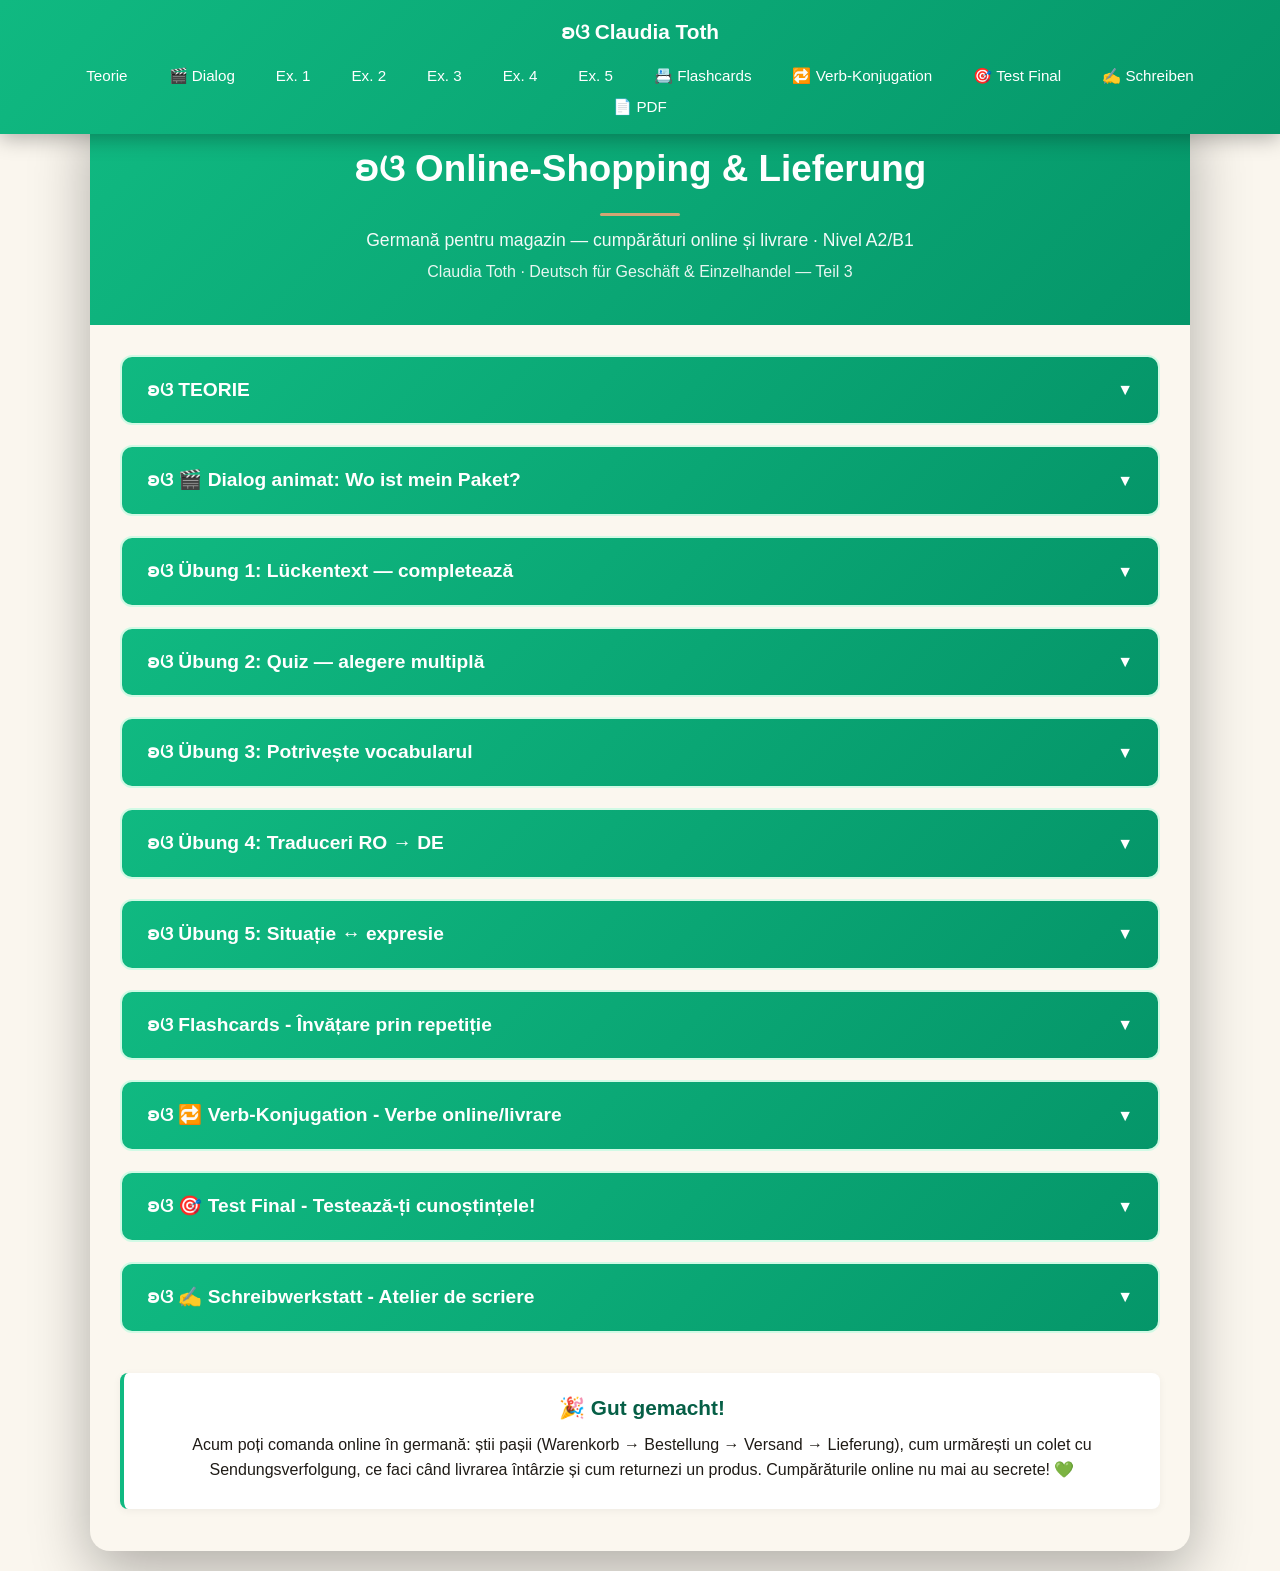
==== commit f5967af9: "Rebrand v2 culori: crem + auriu + emerald (mustar v1 eliminat) + PDF regenerat Co-Authored-By: Claud" ====
--- a/index.html
+++ b/index.html
@@ -116,7 +116,7 @@
                     <div class="exercise-instruction">
                         <strong>✍️ Sarcina de scriere:</strong> Scrie un text scurt (aprox. <strong>40-60 de cuvinte</strong>) — descrie o comandă online (ce ai comandat, costuri de transport, livrare) SAU un mesaj către serviciul de livrare despre un colet întârziat. Folosește <strong>minimum 6 cuvinte</strong> din lecție.
                     </div>
-                    <div class="theory-box" style="background:#f0fdf4;">
+                    <div class="theory-box" style="background:#FBF7EF;">
                         <h4>💡 Răspunde la întrebările (Leitfragen):</h4>
                         <ul style="margin:6px 0 0 18px; line-height:1.7;">
                             <li>🛒 <strong>Was haben Sie bestellt?</strong> (Ce ai comandat? — der Warenkorb, die Bestellung)</li>
@@ -126,10 +126,10 @@
                             <li>↩️ <strong>Möchten Sie etwas zurückschicken?</strong> (Vrei să returnezi ceva?)</li>
                         </ul>
                     </div>
-                    <div class="theory-box" style="background:#fffbeb; border-left:4px solid #f59e0b;">
+                    <div class="theory-box" style="background:#F5F0E8; border-left:4px solid #D4A574;">
                         <h4>📝 Model (ca să-ți fie mai ușor):</h4>
                         <p class="de" style="color:#065f46;"><em>Ich habe gestern Schuhe online bestellt. Ich habe sie in den Warenkorb gelegt und die Bestellung abgeschickt. Die Versandkosten waren kostenlos. Heute habe ich eine Bestätigung per E-Mail bekommen. Mit der Sendungsverfolgung sehe ich: Das Paket ist unterwegs und kommt morgen. Wenn die Schuhe nicht passen, mache ich eine Rücksendung — die ist kostenlos.</em></p>
-                        <p class="ro" style="color:#6b7280; font-style:italic;">(Ieri am comandat pantofi online. I-am pus în coș și am trimis comanda. Costurile de transport au fost gratuite. Azi am primit o confirmare pe e-mail. Cu urmărirea coletului văd: coletul e pe drum și vine mâine. Dacă pantofii nu se potrivesc, fac un retur — e gratuit.)</p>
+                        <p class="ro" style="color:#5A5147; font-style:italic;">(Ieri am comandat pantofi online. I-am pus în coș și am trimis comanda. Costurile de transport au fost gratuite. Azi am primit o confirmare pe e-mail. Cu urmărirea coletului văd: coletul e pe drum și vine mâine. Dacă pantofii nu se potrivesc, fac un retur — e gratuit.)</p>
                     </div>
                     <div style="text-align:center; margin-top:22px;">
                         <p style="color:#047857; margin-bottom:14px; font-size:1rem;">Când ești gata, trimite-mi textul tău prin formular. Îl citesc și îți dau feedback personalizat. 🦋</p>
--- a/styles.css
+++ b/styles.css
@@ -11,12 +11,12 @@
 
 body {
     font-family: 'Segoe UI', Tahoma, Geneva, Verdana, sans-serif;
-    background: linear-gradient(135deg, #10b981 0%, #059669 100%);
+    background: #FAF6EE;
     line-height: 1.6;
     padding: 0;
     padding-top: 80px;
     min-height: 100vh;
-    color: #374151;
+    color: #1F1B16;
 }
 
 /* ============================================
@@ -75,7 +75,7 @@
 .container {
     max-width: 1100px;
     margin: 20px auto;
-    background: white;
+    background: #FBF7EF;
     border-radius: 20px;
     box-shadow: 0 20px 60px rgba(0,0,0,0.3);
     overflow: hidden;
@@ -150,7 +150,7 @@
 .section-content {
     display: none;
     padding: 25px;
-    background: #f0fdf4;
+    background: #FBF7EF;
 }
 
 .section-content.active {
@@ -236,7 +236,7 @@
     gap: 12px;
     margin-bottom: 18px;
     padding: 10px 14px;
-    background: #f0fdf4;
+    background: #FBF7EF;
     border-left: 4px solid #10b981;
     border-radius: 6px;
 }
@@ -313,7 +313,7 @@
 }
 
 .example-box .ro {
-    color: #6b7280;
+    color: #5A5147;
     font-size: 0.95rem;
     margin-top: 4px;
 }
@@ -347,7 +347,7 @@
 }
 
 .theory-table tr:nth-child(even) {
-    background: #f0fdf4;
+    background: #FBF7EF;
 }
 
 .theory-table .verb {
@@ -361,7 +361,7 @@
 }
 
 .theory-table .ro-text {
-    color: #6b7280;
+    color: #5A5147;
     font-style: italic;
     font-size: 0.95rem;
 }
@@ -370,12 +370,12 @@
    EXERCIȚII
    ============================================ */
 .exercise-instruction {
-    background: #fffbeb;
-    border-left: 4px solid #f59e0b;
+    background: #F5F0E8;
+    border-left: 4px solid #D4A574;
     padding: 12px 18px;
     margin-bottom: 18px;
     border-radius: 8px;
-    color: #78350f;
+    color: #5A5147;
 }
 
 .exercise-item {
@@ -413,7 +413,7 @@
 }
 
 .input-group label {
-    color: #374151;
+    color: #1F1B16;
     font-size: 1rem;
     line-height: 1.5;
 }
@@ -463,7 +463,7 @@
 }
 
 .mc-option:hover {
-    background: #f0fdf4;
+    background: #FBF7EF;
 }
 
 .mc-option input[type="radio"] {
@@ -545,12 +545,12 @@
 }
 
 .btn-reset {
-    background: #6b7280;
+    background: #5A5147;
     color: white;
 }
 
 .btn-reset:hover {
-    background: #4b5563;
+    background: #433d35;
     transform: translateY(-2px);
     box-shadow: 0 8px 20px rgba(107, 114, 128, 0.4);
 }
@@ -627,7 +627,7 @@
 
 .flashcard .ro {
     font-size: 1.2rem;
-    color: #6b7280;
+    color: #5A5147;
     font-style: italic;
     display: none;
 }
@@ -642,7 +642,7 @@
     bottom: 12px;
     left: 0;
     right: 0;
-    color: #9ca3af;
+    color: #8a8175;
     font-size: 0.85rem;
 }
 
@@ -776,8 +776,8 @@
         -webkit-overflow-scrolling: touch;
         max-width: 100%;
         scrollbar-width: thin;
-        scrollbar-color: #f59e0b #fef3c7;
-        background-image: linear-gradient(to right, transparent calc(100% - 32px), rgba(245, 158, 11, 0.28) 100%);
+        scrollbar-color: #D4A574 #F5F0E8;
+        background-image: linear-gradient(to right, transparent calc(100% - 32px), rgba(212, 165, 116, 0.28) 100%);
         background-attachment: local;
         background-repeat: no-repeat;
     }
@@ -788,12 +788,12 @@
     }
     .theory-table::-webkit-scrollbar-track,
     .grammar-table::-webkit-scrollbar-track {
-        background: #fef3c7;
+        background: #F5F0E8;
         border-radius: 3px;
     }
     .theory-table::-webkit-scrollbar-thumb,
     .grammar-table::-webkit-scrollbar-thumb {
-        background: #f59e0b;
+        background: #D4A574;
         border-radius: 3px;
     }
 
@@ -801,15 +801,15 @@
     .grammar-table::before {
         content: '👈 Glisează lateral pentru toate coloanele 👉';
         display: block;
-        background: #fef3c7;
-        color: #92400e;
+        background: #F5F0E8;
+        color: #5A5147;
         padding: 6px 10px;
         font-size: 0.72rem;
         text-align: center;
         font-style: italic;
         border-radius: 6px 6px 0 0;
         white-space: nowrap;
-        border-bottom: 1px solid #f59e0b;
+        border-bottom: 1px solid #D4A574;
         position: sticky;
         left: 0;
     }
@@ -828,14 +828,14 @@
    ============================================ */
 .ro-translation {
     display: inline-block;
-    color: #6b7280;
+    color: #5A5147;
     font-style: italic;
     font-size: 0.88rem;
     font-weight: normal;
     line-height: 1.4;
     margin-top: 4px;
     padding-left: 8px;
-    border-left: 2px solid #fcd34d;
+    border-left: 2px solid #D4A574;
 }
 
 /* ============================================
@@ -858,7 +858,7 @@
 }
 
 .test-intro p {
-    color: #374151;
+    color: #1F1B16;
     margin-bottom: 15px;
 }
 
@@ -872,7 +872,7 @@
 
 .test-info-list li {
     padding: 8px 0;
-    color: #374151;
+    color: #1F1B16;
 }
 
 .btn-large {
@@ -921,7 +921,7 @@
 
 /* Întrebarea curentă */
 .test-question {
-    background: #f0fdf4;
+    background: #FBF7EF;
     padding: 25px;
     border-radius: 10px;
     margin-bottom: 20px;
@@ -937,35 +937,35 @@
 
 .test-question-content {
     font-size: 1.15rem;
-    color: #374151;
+    color: #1F1B16;
     line-height: 1.8;
     margin-bottom: 12px;
 }
 
 .test-blank {
-    background: #fef3c7;
+    background: #F5F0E8;
     padding: 4px 16px;
     border-radius: 6px;
-    border: 2px dashed #f59e0b;
-    color: #78350f;
+    border: 2px dashed #D4A574;
+    color: #5A5147;
     font-weight: bold;
     margin-right: 8px;
 }
 
 .test-translation {
     display: block;
-    color: #6b7280;
+    color: #5A5147;
     font-style: italic;
     margin: 10px 0;
     font-size: 0.95rem;
 }
 
 .test-ro-text {
-    background: #fff7ed;
+    background: #F5F0E8;
     padding: 15px;
     border-radius: 8px;
-    border-left: 4px solid #f59e0b;
-    color: #78350f;
+    border-left: 4px solid #D4A574;
+    color: #5A5147;
     font-weight: 500;
 }
 
@@ -1002,7 +1002,7 @@
 
 .test-mc .mc-option:hover {
     border-color: #10b981;
-    background: #f0fdf4;
+    background: #FBF7EF;
 }
 
 /* Controale wizard */
@@ -1015,12 +1015,12 @@
 }
 
 .btn-secondary {
-    background: #6b7280;
+    background: #5A5147;
     color: white;
 }
 
 .btn-secondary:hover {
-    background: #4b5563;
+    background: #433d35;
     transform: translateY(-2px);
     box-shadow: 0 4px 12px rgba(107, 114, 128, 0.4);
 }
@@ -1034,13 +1034,13 @@
 
 /* Buton ÎNAPOI LA TEORIE */
 .btn-back {
-    background: linear-gradient(135deg, #6366f1 0%, #4f46e5 100%);
+    background: linear-gradient(135deg, #5A5147 0%, #433d35 100%);
     color: white;
 }
 
 .btn-back:hover {
     transform: translateY(-2px);
-    box-shadow: 0 8px 20px rgba(99, 102, 241, 0.4);
+    box-shadow: 0 8px 20px rgba(90, 81, 71, 0.4);
 }
 
 .test-back-top {
@@ -1117,7 +1117,7 @@
 
 /* Stats categorii */
 .test-stats {
-    background: #f0fdf4;
+    background: #FBF7EF;
     padding: 20px;
     border-radius: 10px;
     margin-bottom: 20px;
@@ -1137,7 +1137,7 @@
 .test-stats li {
     padding: 8px 0;
     border-bottom: 1px solid #d1fae5;
-    color: #374151;
+    color: #1F1B16;
 }
 
 .test-stats li:last-child {
@@ -1244,7 +1244,7 @@
 
 .dm-tile {
     padding: 10px 14px;
-    background: #f0fdf4;
+    background: #FBF7EF;
     border: 2px solid #d1fae5;
     border-radius: 8px;
     cursor: pointer;
@@ -1261,9 +1261,9 @@
 }
 
 .dm-tile.dm-selected {
-    background: #fef3c7;
-    border-color: #f59e0b;
-    color: #78350f;
+    background: #F5F0E8;
+    border-color: #D4A574;
+    color: #5A5147;
 }
 
 .dm-tile.dm-correct {
@@ -1285,11 +1285,11 @@
     text-align: center;
     margin-top: 12px;
     padding: 10px;
-    background: #fffbeb;
-    border-radius: 8px;
-    color: #78350f;
+    background: #F5F0E8;
+    border-radius: 8px;
+    color: #5A5147;
     font-weight: 600;
-    border-left: 4px solid #f59e0b;
+    border-left: 4px solid #D4A574;
 }
 
 @keyframes shake {
@@ -1315,7 +1315,7 @@
 
 .sort-tile {
     padding: 8px 14px;
-    background: #f0fdf4;
+    background: #FBF7EF;
     border: 2px solid #d1fae5;
     border-radius: 8px;
     cursor: pointer;
@@ -1331,9 +1331,9 @@
 }
 
 .sort-tile.sort-selected {
-    background: #fef3c7;
-    border-color: #f59e0b;
-    color: #78350f;
+    background: #F5F0E8;
+    border-color: #D4A574;
+    color: #5A5147;
 }
 
 .sort-tile.sort-wrong {
@@ -1369,7 +1369,7 @@
 
 .sort-col:hover {
     border-color: #10b981;
-    background: #f0fdf4;
+    background: #FBF7EF;
 }
 
 .sort-col-title {
@@ -1406,8 +1406,8 @@
 .satzbau-answer {
     min-height: 50px;
     padding: 12px;
-    background: #fffbeb;
-    border: 2px dashed #f59e0b;
+    background: #F5F0E8;
+    border: 2px dashed #D4A574;
     border-radius: 8px;
     margin: 8px 0;
     display: flex;
@@ -1417,7 +1417,7 @@
 }
 
 .satzbau-answer-placeholder {
-    color: #9ca3af;
+    color: #8a8175;
     font-style: italic;
     font-size: 0.95rem;
 }
@@ -1427,7 +1427,7 @@
     flex-wrap: wrap;
     gap: 8px;
     padding: 10px;
-    background: #f0fdf4;
+    background: #FBF7EF;
     border-radius: 8px;
     margin-top: 8px;
 }
@@ -1510,18 +1510,18 @@
     border-radius: 8px;
     cursor: pointer;
     transition: all 0.2s;
-    color: #374151;
+    color: #1F1B16;
 }
 
 .mistake-opt:hover {
     border-color: #10b981;
-    background: #f0fdf4;
+    background: #FBF7EF;
 }
 
 .mistake-opt.mistake-picked {
-    border-color: #f59e0b;
-    background: #fef3c7;
-    color: #78350f;
+    border-color: #D4A574;
+    background: #F5F0E8;
+    color: #5A5147;
     font-weight: 600;
 }
 
@@ -1560,7 +1560,7 @@
     size: A4;
     margin: 18mm 14mm 22mm 14mm;
     @bottom-left { content: "ʚଓ © 2026 Claudia Toth"; font-size: 9pt; color: #065f46; }
-    @bottom-right { content: "pag. " counter(page) " / " counter(pages); font-size: 9pt; color: #6b7280; }
+    @bottom-right { content: "pag. " counter(page) " / " counter(pages); font-size: 9pt; color: #5A5147; }
 }
 
 @media print {
@@ -1628,7 +1628,7 @@
 }
 .cast-card .detail {
     font-size: 0.65rem;
-    color: #6b7280;
+    color: #5A5147;
     line-height: 1.2;
     margin-top: 2px;
 }
@@ -1640,8 +1640,8 @@
 /* Avatar 44×56px (NU dimensiune nativă!) — adăugat în template 28 mai 2026 */
 /* după bug raportat de Claudia pe A2 L2 (andreeas-diplom) */
 .andreea-note {
-    background: #fffbeb;
-    border-left: 4px solid #f59e0b;
+    background: #F5F0E8;
+    border-left: 4px solid #D4A574;
     border-radius: 0 8px 8px 0;
     padding: 12px 16px;
     margin: 14px 0;
@@ -1660,7 +1660,7 @@
 }
 .andreea-note-content .speaker {
     font-weight: 700;
-    color: #92400e;
+    color: #5A5147;
     font-size: 0.85rem;
     margin-bottom: 4px;
 }
@@ -1668,7 +1668,7 @@
     content: "💚 ";
 }
 .andreea-note-content .text {
-    color: #78350f;
+    color: #5A5147;
     font-size: 0.92rem;
     font-style: italic;
     line-height: 1.55;
@@ -1703,7 +1703,7 @@
     border-bottom: none;
 }
 .grammar-table tr:nth-child(even) {
-    background: #f0fdf4;
+    background: #FBF7EF;
 }
 
 /* ===== REGULA 14 PATCH â€” touch scroll mobile (fix raportat 31 mai 2026) ===== */
@@ -1729,8 +1729,8 @@
    DIALOG ANIMAT (motor Pflege) — Andreea ↔ Annette
    ============================================ */
 .animated-dialog { background: white; border-radius: 16px; padding: 20px; margin: 16px 0; box-shadow: 0 4px 18px rgba(6, 95, 70, 0.1); }
-.dialog-context { background: #f0fdf4; border-left: 4px solid #10b981; padding: 10px 14px; border-radius: 6px; color: #065f46; font-size: 0.9rem; margin-bottom: 18px; }
-.stage-container { background: linear-gradient(135deg, #f0fdf4 0%, #ecfdf5 100%); border-radius: 12px; padding: 24px 16px; margin: 14px 0; }
+.dialog-context { background: #FBF7EF; border-left: 4px solid #10b981; padding: 10px 14px; border-radius: 6px; color: #065f46; font-size: 0.9rem; margin-bottom: 18px; }
+.stage-container { background: linear-gradient(135deg, #FBF7EF 0%, #ecfdf5 100%); border-radius: 12px; padding: 24px 16px; margin: 14px 0; }
 .stage { display: grid; grid-template-columns: 1fr 1fr; gap: 24px; align-items: start; }
 .character-wrapper { display: flex; flex-direction: column; align-items: center; position: relative; transition: all 0.3s; opacity: 0.55; }
 .character-wrapper.speaking { opacity: 1; transform: scale(1.05); }
@@ -1746,7 +1746,7 @@
 .speech-bubble .bubble-de, .speech-bubble .bubble-ro { transition: opacity 0.18s ease; }
 .speech-bubble.text-fading .bubble-de, .speech-bubble.text-fading .bubble-ro { opacity: 0.15; }
 .bubble-de { color: #065f46; font-weight: 600; font-size: 0.95rem; margin-bottom: 6px; line-height: 1.4; }
-.bubble-ro { color: #6b7280; font-style: italic; font-size: 0.85rem; line-height: 1.4; }
+.bubble-ro { color: #5A5147; font-style: italic; font-size: 0.85rem; line-height: 1.4; }
 .dialog-controls { display: flex; justify-content: center; gap: 10px; margin: 16px 0 10px; flex-wrap: wrap; }
 .btn-dialog { background: linear-gradient(135deg, #10b981 0%, #059669 100%); color: white; border: none; padding: 10px 18px; border-radius: 8px; cursor: pointer; font-size: 0.92rem; font-weight: 600; transition: all 0.2s; font-family: inherit; }
 .btn-dialog:hover:not(:disabled) { transform: translateY(-2px); box-shadow: 0 4px 12px rgba(16, 185, 129, 0.3); }
@@ -1755,20 +1755,20 @@
 .progress-bar { height: 8px; background: #e5e7eb; border-radius: 4px; overflow: hidden; margin-bottom: 6px; }
 .progress-fill { height: 100%; background: linear-gradient(135deg, #10b981 0%, #059669 100%); transition: width 0.3s ease-out; width: 0%; }
 .progress-text { color: #065f46; font-size: 0.85rem; font-weight: 600; }
-.transcript-details { margin-top: 16px; background: #f0fdf4; border-radius: 8px; padding: 10px 14px; }
+.transcript-details { margin-top: 16px; background: #FBF7EF; border-radius: 8px; padding: 10px 14px; }
 .transcript-details summary { color: #065f46; font-weight: 600; cursor: pointer; padding: 4px 0; }
 .transcript-list { margin-top: 10px; }
 .reply-item { background: white; border-left: 4px solid #d1d5db; padding: 10px 12px; border-radius: 6px; margin-bottom: 8px; transition: all 0.3s; }
-.reply-item.active { border-left-color: #10b981; background: #f0fdf4; transform: translateX(4px); }
+.reply-item.active { border-left-color: #10b981; background: #FBF7EF; transform: translateX(4px); }
 .reply-header { display: flex; align-items: center; gap: 10px; margin-bottom: 6px; }
-.reply-num { color: #6b7280; font-size: 0.85rem; font-weight: 700; }
+.reply-num { color: #5A5147; font-size: 0.85rem; font-weight: 700; }
 .reply-speaker { color: #065f46; font-weight: 600; font-size: 0.88rem; flex: 1; }
 .speaker-andreea { color: #047857; }
 .speaker-annette { color: #a21caf; }
 .btn-replay-reply { background: #ecfdf5; border: 1px solid #10b981; color: #065f46; border-radius: 6px; padding: 3px 8px; cursor: pointer; font-size: 0.8rem; }
 .btn-replay-reply:hover { background: #d1fae5; }
 .reply-de { color: #065f46; font-weight: 600; font-size: 0.92rem; line-height: 1.45; }
-.reply-ro { color: #6b7280; font-style: italic; font-size: 0.85rem; margin-top: 2px; }
+.reply-ro { color: #5A5147; font-style: italic; font-size: 0.85rem; margin-top: 2px; }
 @media (max-width: 768px) {
     .stage { grid-template-columns: 1fr; gap: 32px; }
 }
@@ -1782,7 +1782,7 @@
 .speaker-keller { color: #4338ca; }
 
 /* ===== Frau Wagner — avatar emoji (vânzătoare) ===== */
-.wagner-avatar { background: linear-gradient(135deg, #fef3c7 0%, #fde68a 100%); font-size: 44px; }
+.wagner-avatar { background: linear-gradient(135deg, #F5F0E8 0%, #fde68a 100%); font-size: 44px; }
 .speaker-wagner { color: #b45309; }
 
 /* ===== Herr Bauer — avatar emoji (Kundenservice / Reklamation) ===== */
@@ -1791,4 +1791,16 @@
 
 /* ===== Herr Fischer — avatar emoji (Lieferservice / Online-Shopping) ===== */
 .fischer-avatar { background: linear-gradient(135deg, #f3e8ff 0%, #e9d5ff 100%); font-size: 44px; }
-.speaker-fischer { color: #7e22ce; }+.speaker-fischer { color: #7e22ce; }
+
+/* ===== BRAND v2 — linie aurie 80x3px sub h1 (rebrand iunie 2026) ===== */
+.header h1 { position: relative; }
+.header h1::after {
+    content: "";
+    display: block;
+    width: 80px;
+    height: 3px;
+    background: #D4A574;
+    margin: 14px auto 0;
+    border-radius: 2px;
+}
